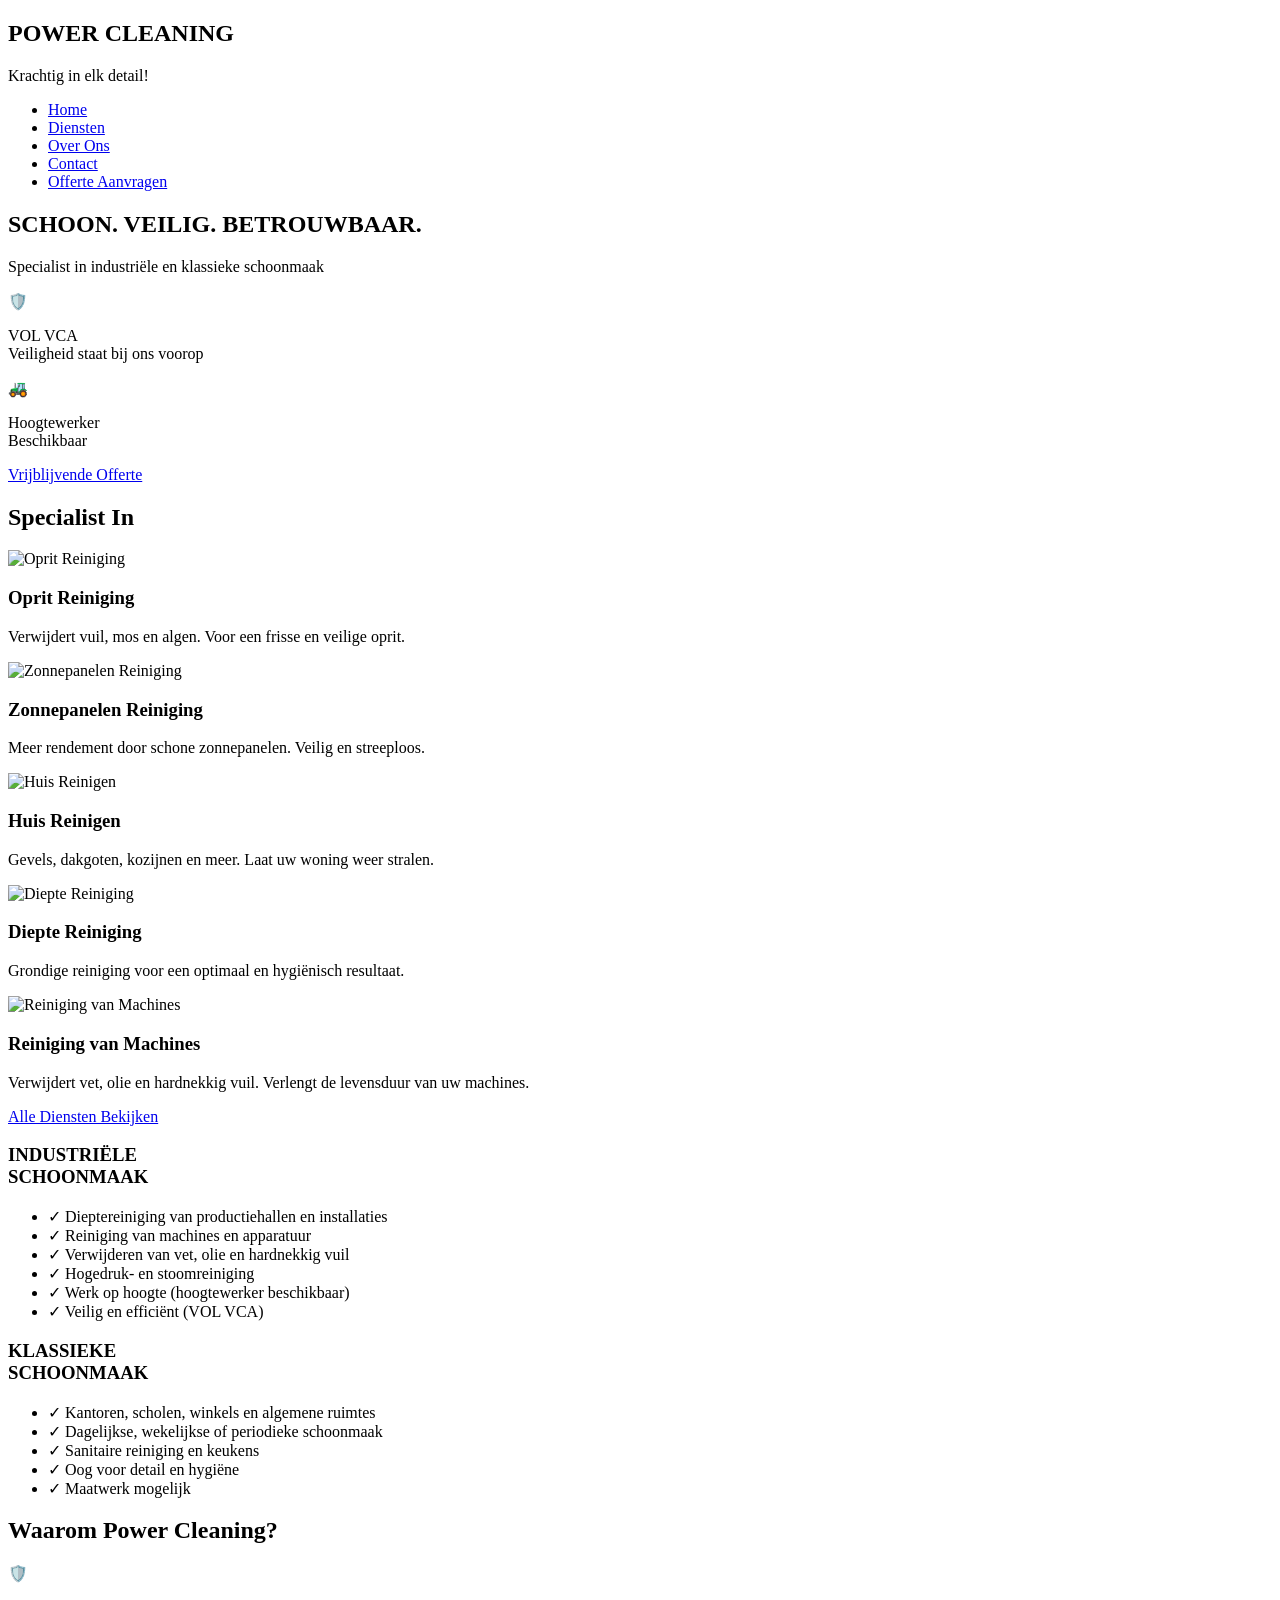
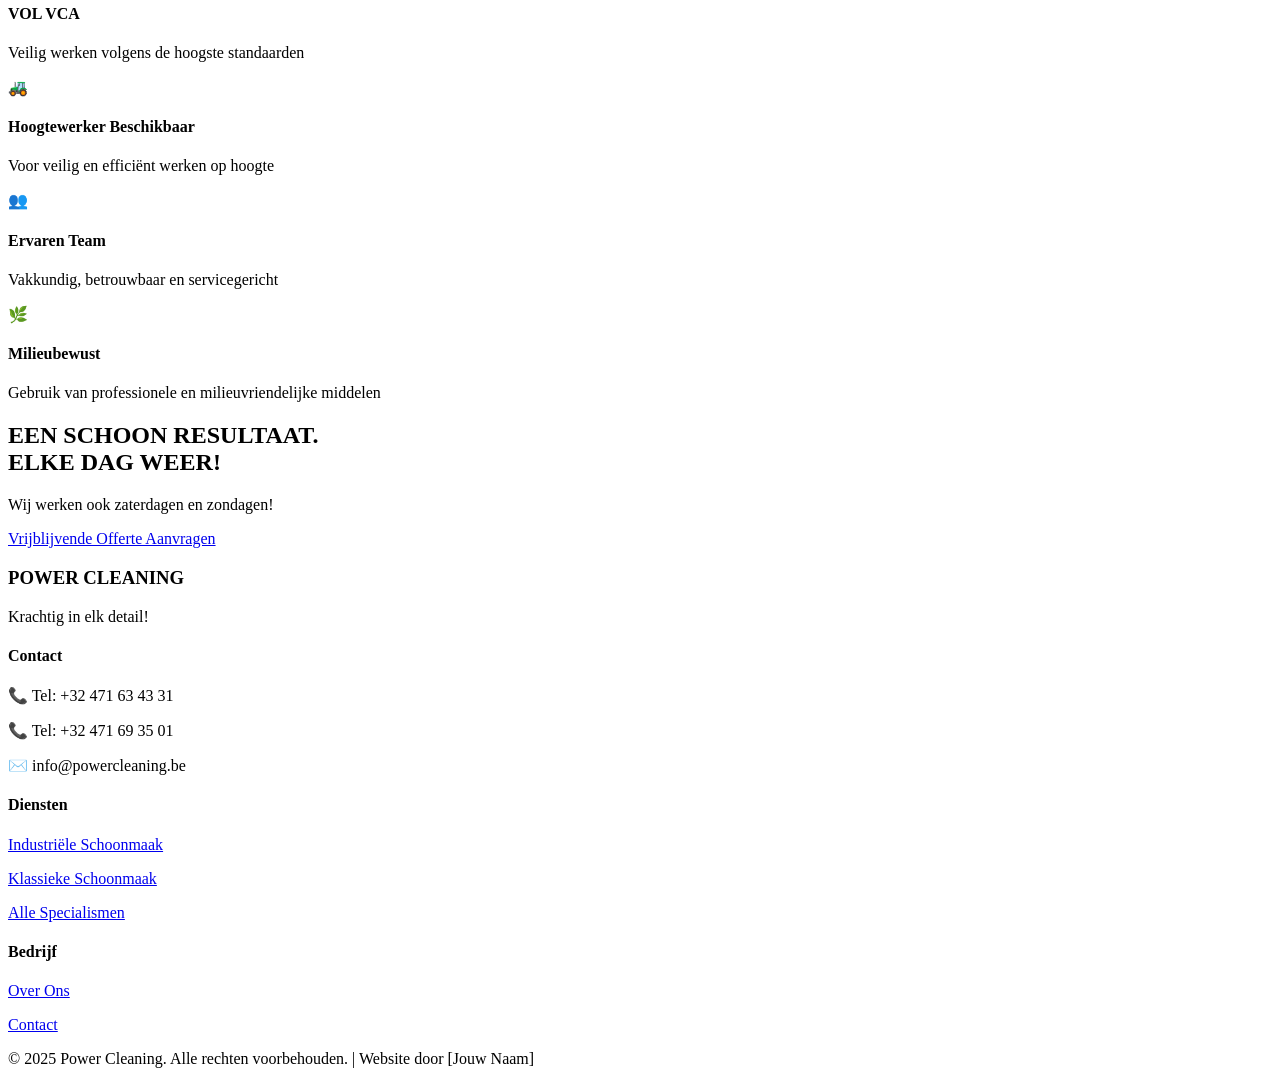
==== Index.html @ 363658c8 "Add files via upload" ====
<!DOCTYPE html>
<html lang="nl">
<head>
    <meta charset="UTF-8">
    <meta name="viewport" content="width=device-width, initial-scale=1.0">
    <title>Power Cleaning - Krachtig in elk detail!</title>
    <meta name="description" content="Power Cleaning: professionele industriële en klassieke schoonmaak. VOL VCA gecertificeerd. Hoogtewerker beschikbaar.">
    <link rel="stylesheet" href="css/style.css">
</head>
<body>
    <!-- Header/Navigation -->
    <header>
        <nav class="navbar">
            <div class="container">
                <div class="logo">
                    <h1>POWER <span class="green">CLEANING</span></h1>
                    <p class="tagline">Krachtig in elk detail!</p>
                </div>
                <ul class="nav-menu">
                    <li><a href="index.html" class="active">Home</a></li>
                    <li><a href="diensten.html">Diensten</a></li>
                    <li><a href="over-ons.html">Over Ons</a></li>
                    <li><a href="contact.html">Contact</a></li>
                    <li><a href="contact.html#offerte" class="btn-nav">Offerte Aanvragen</a></li>
                </ul>
                <div class="hamburger">
                    <span></span>
                    <span></span>
                    <span></span>
                </div>
            </div>
        </nav>
    </header>

    <!-- Hero Section -->
    <section class="hero">
        <div class="hero-overlay"></div>
        <div class="container hero-content">
            <h2>SCHOON. <span class="green">VEILIG.</span> BETROUWBAAR.</h2>
            <p>Specialist in industriële en klassieke schoonmaak</p>
            <div class="hero-badges">
                <div class="badge">
                    <div class="badge-icon">🛡️</div>
                    <p>VOL VCA<br>Veiligheid staat bij ons voorop</p>
                </div>
                <div class="badge">
                    <div class="badge-icon">🚜</div>
                    <p>Hoogtewerker<br>Beschikbaar</p>
                </div>
            </div>
            <a href="contact.html" class="cta-button">Vrijblijvende Offerte</a>
        </div>
    </section>

    <!-- Services Overview -->
    <section class="services-overview">
        <div class="container">
            <h2 class="section-title">Specialist In</h2>
            
            <div class="services-grid">
                <!-- Card 1 -->
                <div class="service-card">
                    <img src="images/oprit.jpg" alt="Oprit Reiniging">
                    <h3>Oprit Reiniging</h3>
                    <p>Verwijdert vuil, mos en algen. Voor een frisse en veilige oprit.</p>
                </div>

                <!-- Card 2 -->
                <div class="service-card">
                    <img src="images/zonnepanelen.jpg" alt="Zonnepanelen Reiniging">
                    <h3>Zonnepanelen Reiniging</h3>
                    <p>Meer rendement door schone zonnepanelen. Veilig en streeploos.</p>
                </div>

                <!-- Card 3 -->
                <div class="service-card">
                    <img src="images/huis.jpg" alt="Huis Reinigen">
                    <h3>Huis Reinigen</h3>
                    <p>Gevels, dakgoten, kozijnen en meer. Laat uw woning weer stralen.</p>
                </div>

                <!-- Card 4 -->
                <div class="service-card">
                    <img src="images/diepte.jpg" alt="Diepte Reiniging">
                    <h3>Diepte Reiniging</h3>
                    <p>Grondige reiniging voor een optimaal en hygiënisch resultaat.</p>
                </div>

                <!-- Card 5 -->
                <div class="service-card">
                    <img src="images/machines.jpg" alt="Reiniging van Machines">
                    <h3>Reiniging van Machines</h3>
                    <p>Verwijdert vet, olie en hardnekkig vuil. Verlengt de levensduur van uw machines.</p>
                </div>
            </div>

            <div class="center-btn">
                <a href="diensten.html" class="cta-button-secondary">Alle Diensten Bekijken</a>
            </div>
        </div>
    </section>

    <!-- Two Column Services -->
    <section class="two-column-services">
        <div class="container">
            <div class="service-columns">
                <!-- Industrial -->
                <div class="service-column blue-bg">
                    <h3>INDUSTRIËLE<br><span class="green">SCHOONMAAK</span></h3>
                    <ul class="checklist">
                        <li>✓ Dieptereiniging van productiehallen en installaties</li>
                        <li>✓ Reiniging van machines en apparatuur</li>
                        <li>✓ Verwijderen van vet, olie en hardnekkig vuil</li>
                        <li>✓ Hogedruk- en stoomreiniging</li>
                        <li>✓ Werk op hoogte (hoogtewerker beschikbaar)</li>
                        <li>✓ Veilig en efficiënt (VOL VCA)</li>
                    </ul>
                </div>

                <!-- Klassiek -->
                <div class="service-column white-bg">
                    <h3>KLASSIEKE<br><span class="green">SCHOONMAAK</span></h3>
                    <ul class="checklist">
                        <li>✓ Kantoren, scholen, winkels en algemene ruimtes</li>
                        <li>✓ Dagelijkse, wekelijkse of periodieke schoonmaak</li>
                        <li>✓ Sanitaire reiniging en keukens</li>
                        <li>✓ Oog voor detail en hygiëne</li>
                        <li>✓ Maatwerk mogelijk</li>
                    </ul>
                </div>
            </div>
        </div>
    </section>

    <!-- Why Choose Us -->
    <section class="why-us">
        <div class="container">
            <h2 class="section-title">Waarom Power Cleaning?</h2>
            <div class="features-grid">
                <div class="feature">
                    <div class="feature-icon">🛡️</div>
                    <h4>VOL VCA</h4>
                    <p>Veilig werken volgens de hoogste standaarden</p>
                </div>

                <div class="feature">
                    <div class="feature-icon">🚜</div>
                    <h4>Hoogtewerker Beschikbaar</h4>
                    <p>Voor veilig en efficiënt werken op hoogte</p>
                </div>

                <div class="feature">
                    <div class="feature-icon">👥</div>
                    <h4>Ervaren Team</h4>
                    <p>Vakkundig, betrouwbaar en servicegericht</p>
                </div>

                <div class="feature">
                    <div class="feature-icon">🌿</div>
                    <h4>Milieubewust</h4>
                    <p>Gebruik van professionele en milieuvriendelijke middelen</p>
                </div>
            </div>
        </div>
    </section>

    <!-- CTA Section -->
    <section class="cta-section">
        <div class="container">
            <h2>EEN SCHOON RESULTAAT.<br><span class="green">ELKE DAG WEER!</span></h2>
            <p class="cta-subtext">Wij werken ook zaterdagen en zondagen!</p>
            <a href="contact.html" class="cta-button-white">Vrijblijvende Offerte Aanvragen</a>
        </div>
    </section>

    <!-- Footer -->
    <footer>
        <div class="container footer-content">
            <div class="footer-col">
                <h3>POWER <span class="green">CLEANING</span></h3>
                <p>Krachtig in elk detail!</p>
            </div>

            <div class="footer-col">
                <h4>Contact</h4>
                <p>📞 Tel: +32 471 63 43 31</p>
                <p>📞 Tel: +32 471 69 35 01</p>
                <p>✉️ info@powercleaning.be</p>
            </div>

            <div class="footer-col">
                <h4>Diensten</h4>
                <p><a href="diensten.html">Industriële Schoonmaak</a></p>
                <p><a href="diensten.html">Klassieke Schoonmaak</a></p>
                <p><a href="diensten.html">Alle Specialismen</a></p>
            </div>

            <div class="footer-col">
                <h4>Bedrijf</h4>
                <p><a href="over-ons.html">Over Ons</a></p>
                <p><a href="contact.html">Contact</a></p>
            </div>
        </div>
        <div class="footer-bottom">
            <p>&copy; 2025 Power Cleaning. Alle rechten voorbehouden. | Website door [Jouw Naam]</p>
        </div>
    </footer>

    <script src="js/script.js"></script>
</body>
          </html>
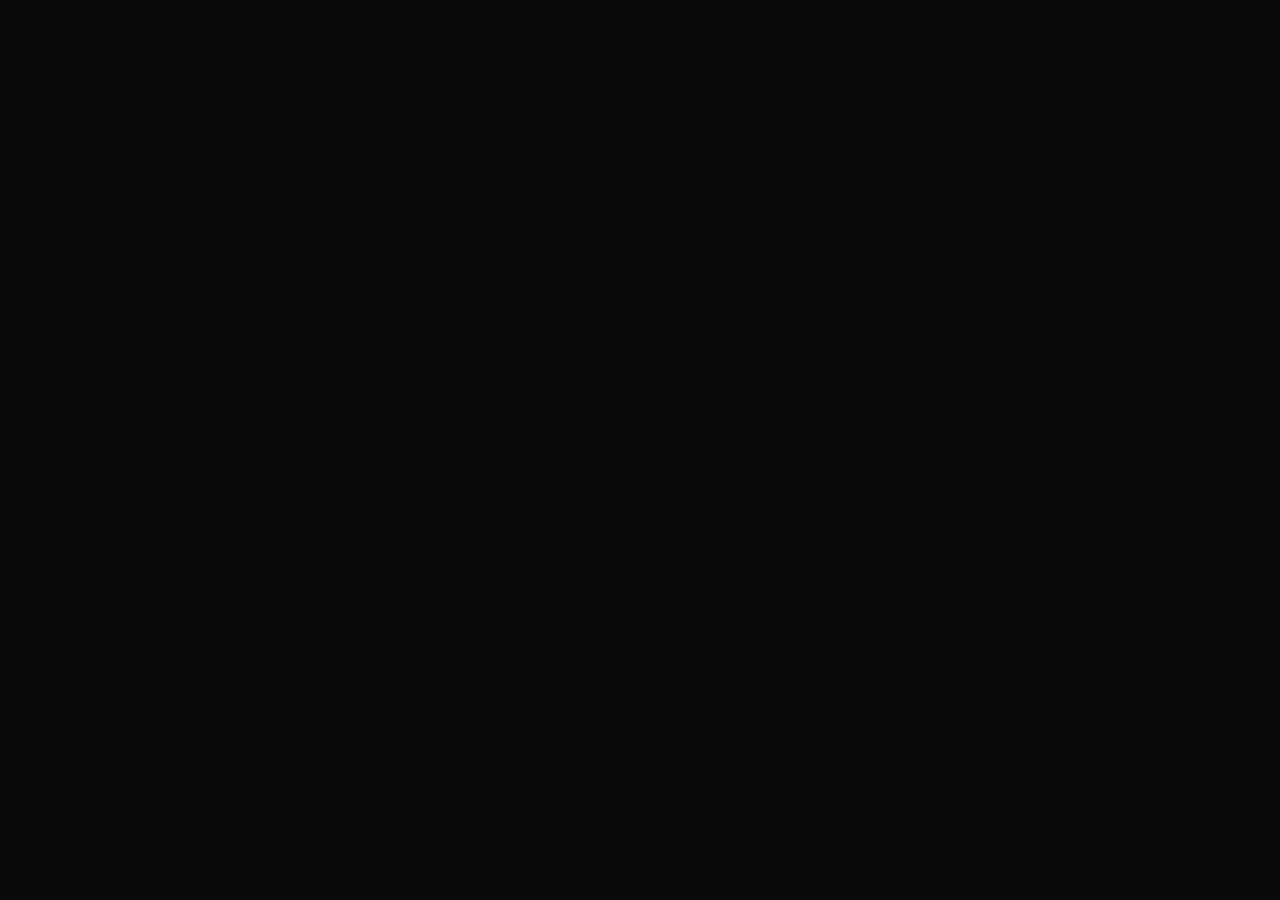
==== commit 16b43557: "Create Index.html" ====
--- a/Index.html
+++ b/Index.html
@@ -1,212 +1,71 @@
-
 <!DOCTYPE html>
 <html lang="nl">
 <head>
     <meta charset="UTF-8">
     <meta name="viewport" content="width=device-width, initial-scale=1.0">
-    <title>Power Cleaning - Krachtig in elk detail!</title>
-    <meta name="description" content="Power Cleaning: professionele industriële en klassieke schoonmaak. VOL VCA gecertificeerd. Hoogtewerker beschikbaar.">
-    <link rel="stylesheet" href="css/style.css">
+    <title>CR - Premium Fashion Collection</title>
+    <style>
+        * { margin: 0; padding: 0; box-sizing: border-box; }
+        :root {
+            --primary-dark: #0a0a0a;
+            --primary-burgundy: #8b1a1a;
+            --accent-gold: #c9a961;
+            --light-text: #f5f5f5;
+            --secondary-dark: #1a1a1a;
+        }
+        body { font-family: 'Segoe UI', sans-serif; background: var(--primary-dark); color: var(--light-text); }
+        .container { max-width: 1400px; margin: 0 auto; padding: 0 20px; }
+        header { background: rgba(10,10,10,0.98); padding: 1.5rem 0; position: sticky; top: 0; z-index: 1000; border-bottom: 1px solid rgba(139,26,26,0.3); }
+        nav { display: flex; justify-content: space-between; align-items: center; }
+        .logo { font-size: 2rem; font-weight: 900; letter-spacing: 4px; }
+        .logo span { color: var(--accent-gold); }
+        .nav-menu { display: flex; list-style: none; gap: 3rem; }
+        .nav-menu a { color: var(--light-text); text-decoration: none; font-weight: 500; text-transform: uppercase; font-size: 0.85rem; }
+        .nav-menu a:hover { color: var(--accent-gold); }
+        .cart { background: var(--primary-burgundy); color: var(--light-text); padding: 0.8rem 1.5rem; cursor: pointer; font-weight: 600; }
+        .cart:hover { background: var(--accent-gold); color: var(--primary-dark); }
+        .hero { background: linear-gradient(135deg, var(--primary-dark) 0%, var(--secondary-dark) 100%); padding: 8rem 0; display: flex; align-items: center; }
+        .hero h1 { font-size: 4.5rem; font-weight: 900; margin-bottom: 1.5rem; text-transform: uppercase; }
+        .hero h1 span { color: var(--accent-gold); }
+        .hero p { font-size: 1.3rem; color: #ccc; margin-bottom: 2rem; }
+        .hero-buttons { display: flex; gap: 1.5rem; }
+        .btn-primary { background: var(--primary-burgundy); color: var(--light-text); padding: 1.2rem 3rem; text-decoration: none; font-weight: 600; text-transform: uppercase; border: 2px solid var(--primary-burgundy); }
+        .btn-primary:hover { background: var(--accent-gold); color: var(--primary-dark); }
+        .btn-secondary { background: transparent; color: var(--light-text); padding: 1.2rem 3rem; text-decoration: none; border: 2px solid var(--light-text); }
+        .btn-secondary:hover { background: var(--light-text); color: var(--primary-dark); }
+        .collections-section { padding: 8rem 0; background: var(--secondary-dark); }
+        .section-title { font-size: 3.5rem; font-weight: 900; text-transform: uppercase; margin-bottom: 1rem; }
+        .section-title span { color: var(--accent-gold); }
+        .collections-grid { display: grid; grid-template-columns: repeat(auto-fit, minmax(300px, 1fr)); gap: 2rem; }
+        .collection-card { position: relative; height: 400px; background: linear-gradient(135deg, #1a1a1a 0%, #2a2a2a 100%); cursor: pointer; }
+        .collection-image { width: 100%; height: 100%; display: flex; align-items: center; justify-content: center; font-size: 8rem; }
+        .collection-info { position: absolute; bottom: 0; left: 0; right: 0; background: linear-gradient(180deg, transparent 0%, rgba(0,0,0,0.9) 100%); padding: 2rem; transform: translateY(30px); transition: transform 0.3s; }
+        .collection-card:hover .collection-info { transform: translateY(0); }
+        .collection-name { font-size: 1.8rem; font-weight: 900; color: var(--accent-gold); text-transform: uppercase; }
+        .featured-section { padding: 8rem 0; }
+        .products-grid { display: grid; grid-template-columns: repeat(auto-fit, minmax(250px, 1fr)); gap: 2.5rem; }
+        .product-card { background: var(--secondary-dark); border: 1px solid rgba(139,26,26,0.3); transition: all 0.3s; }
+        .product-card:hover { transform: translateY(-8px); box-shadow: 0 15px 40px rgba(139,26,26,0.2); }
+        .product-image { width: 100%; height: 280px; background: linear-gradient(135deg, #1a1a1a 0%, #2a2a2a 100%); display: flex; align-items: center; justify-content: center; font-size: 5rem; }
+        .product-info { padding: 1.8rem; }
+        .product-name { font-size: 1.3rem; font-weight: 700; margin-bottom: 0.5rem; }
+        .product-price { font-size: 1.4rem; color: var(--accent-gold); font-weight: 700; margin-bottom: 1.5rem; }
+        .add-to-cart { width: 100%; background: var(--primary-burgundy); color: var(--light-text); border: none; padding: 1rem; font-weight: 600; text-transform: uppercase; cursor: pointer; }
+        .add-to-cart:hover { background: var(--accent-gold); color: var(--primary-dark); }
+        .features-section { padding: 6rem 0; background: var(--secondary-dark); }
+        .features-grid { display: grid; grid-template-columns: repeat(auto-fit, minmax(220px, 1fr)); gap: 2rem; }
+        .feature { text-align: center; }
+        .feature-icon { font-size: 3rem; margin-bottom: 1rem; }
+        .feature h3 { font-size: 1.2rem; color: var(--accent-gold); text-transform: uppercase; }
+        .newsletter-section { padding: 6rem 0; }
+        .newsletter-content { max-width: 600px; margin: 0 auto; text-align: center; background: var(--secondary-dark); padding: 3rem; border: 2px solid rgba(139,26,26,0.3); }
+        .newsletter-form { display: flex; gap: 1rem; margin-bottom: 1.5rem; }
+        .newsletter-form input { flex: 1; padding: 1rem; background: rgba(255,255,255,0.05); border: 1px solid rgba(201,169,97,0.3); color: var(--light-text); }
+        .newsletter-form button { padding: 1rem 2.5rem; background: var(--primary-burgundy); color: var(--light-text); border: none; font-weight: 600; text-transform: uppercase; cursor: pointer; }
+        footer { background: var(--primary-dark); padding: 4rem 0 1rem; }
+        .footer-grid { display: grid; grid-template-columns: repeat(auto-fit, minmax(200px, 1fr)); gap: 2rem; }
+        .footer-col h4 { color: var(--accent-gold); text-transform: uppercase; }
+        .footer-col a { color: #aaa; text-decoration: none; }
+        @media (max-width: 768px) { .hero h1 { font-size: 2.5rem; } }
+    </style>
 </head>
-<body>
-    <!-- Header/Navigation -->
-    <header>
-        <nav class="navbar">
-            <div class="container">
-                <div class="logo">
-                    <h1>POWER <span class="green">CLEANING</span></h1>
-                    <p class="tagline">Krachtig in elk detail!</p>
-                </div>
-                <ul class="nav-menu">
-                    <li><a href="index.html" class="active">Home</a></li>
-                    <li><a href="diensten.html">Diensten</a></li>
-                    <li><a href="over-ons.html">Over Ons</a></li>
-                    <li><a href="contact.html">Contact</a></li>
-                    <li><a href="contact.html#offerte" class="btn-nav">Offerte Aanvragen</a></li>
-                </ul>
-                <div class="hamburger">
-                    <span></span>
-                    <span></span>
-                    <span></span>
-                </div>
-            </div>
-        </nav>
-    </header>
-
-    <!-- Hero Section -->
-    <section class="hero">
-        <div class="hero-overlay"></div>
-        <div class="container hero-content">
-            <h2>SCHOON. <span class="green">VEILIG.</span> BETROUWBAAR.</h2>
-            <p>Specialist in industriële en klassieke schoonmaak</p>
-            <div class="hero-badges">
-                <div class="badge">
-                    <div class="badge-icon">🛡️</div>
-                    <p>VOL VCA<br>Veiligheid staat bij ons voorop</p>
-                </div>
-                <div class="badge">
-                    <div class="badge-icon">🚜</div>
-                    <p>Hoogtewerker<br>Beschikbaar</p>
-                </div>
-            </div>
-            <a href="contact.html" class="cta-button">Vrijblijvende Offerte</a>
-        </div>
-    </section>
-
-    <!-- Services Overview -->
-    <section class="services-overview">
-        <div class="container">
-            <h2 class="section-title">Specialist In</h2>
-            
-            <div class="services-grid">
-                <!-- Card 1 -->
-                <div class="service-card">
-                    <img src="images/oprit.jpg" alt="Oprit Reiniging">
-                    <h3>Oprit Reiniging</h3>
-                    <p>Verwijdert vuil, mos en algen. Voor een frisse en veilige oprit.</p>
-                </div>
-
-                <!-- Card 2 -->
-                <div class="service-card">
-                    <img src="images/zonnepanelen.jpg" alt="Zonnepanelen Reiniging">
-                    <h3>Zonnepanelen Reiniging</h3>
-                    <p>Meer rendement door schone zonnepanelen. Veilig en streeploos.</p>
-                </div>
-
-                <!-- Card 3 -->
-                <div class="service-card">
-                    <img src="images/huis.jpg" alt="Huis Reinigen">
-                    <h3>Huis Reinigen</h3>
-                    <p>Gevels, dakgoten, kozijnen en meer. Laat uw woning weer stralen.</p>
-                </div>
-
-                <!-- Card 4 -->
-                <div class="service-card">
-                    <img src="images/diepte.jpg" alt="Diepte Reiniging">
-                    <h3>Diepte Reiniging</h3>
-                    <p>Grondige reiniging voor een optimaal en hygiënisch resultaat.</p>
-                </div>
-
-                <!-- Card 5 -->
-                <div class="service-card">
-                    <img src="images/machines.jpg" alt="Reiniging van Machines">
-                    <h3>Reiniging van Machines</h3>
-                    <p>Verwijdert vet, olie en hardnekkig vuil. Verlengt de levensduur van uw machines.</p>
-                </div>
-            </div>
-
-            <div class="center-btn">
-                <a href="diensten.html" class="cta-button-secondary">Alle Diensten Bekijken</a>
-            </div>
-        </div>
-    </section>
-
-    <!-- Two Column Services -->
-    <section class="two-column-services">
-        <div class="container">
-            <div class="service-columns">
-                <!-- Industrial -->
-                <div class="service-column blue-bg">
-                    <h3>INDUSTRIËLE<br><span class="green">SCHOONMAAK</span></h3>
-                    <ul class="checklist">
-                        <li>✓ Dieptereiniging van productiehallen en installaties</li>
-                        <li>✓ Reiniging van machines en apparatuur</li>
-                        <li>✓ Verwijderen van vet, olie en hardnekkig vuil</li>
-                        <li>✓ Hogedruk- en stoomreiniging</li>
-                        <li>✓ Werk op hoogte (hoogtewerker beschikbaar)</li>
-                        <li>✓ Veilig en efficiënt (VOL VCA)</li>
-                    </ul>
-                </div>
-
-                <!-- Klassiek -->
-                <div class="service-column white-bg">
-                    <h3>KLASSIEKE<br><span class="green">SCHOONMAAK</span></h3>
-                    <ul class="checklist">
-                        <li>✓ Kantoren, scholen, winkels en algemene ruimtes</li>
-                        <li>✓ Dagelijkse, wekelijkse of periodieke schoonmaak</li>
-                        <li>✓ Sanitaire reiniging en keukens</li>
-                        <li>✓ Oog voor detail en hygiëne</li>
-                        <li>✓ Maatwerk mogelijk</li>
-                    </ul>
-                </div>
-            </div>
-        </div>
-    </section>
-
-    <!-- Why Choose Us -->
-    <section class="why-us">
-        <div class="container">
-            <h2 class="section-title">Waarom Power Cleaning?</h2>
-            <div class="features-grid">
-                <div class="feature">
-                    <div class="feature-icon">🛡️</div>
-                    <h4>VOL VCA</h4>
-                    <p>Veilig werken volgens de hoogste standaarden</p>
-                </div>
-
-                <div class="feature">
-                    <div class="feature-icon">🚜</div>
-                    <h4>Hoogtewerker Beschikbaar</h4>
-                    <p>Voor veilig en efficiënt werken op hoogte</p>
-                </div>
-
-                <div class="feature">
-                    <div class="feature-icon">👥</div>
-                    <h4>Ervaren Team</h4>
-                    <p>Vakkundig, betrouwbaar en servicegericht</p>
-                </div>
-
-                <div class="feature">
-                    <div class="feature-icon">🌿</div>
-                    <h4>Milieubewust</h4>
-                    <p>Gebruik van professionele en milieuvriendelijke middelen</p>
-                </div>
-            </div>
-        </div>
-    </section>
-
-    <!-- CTA Section -->
-    <section class="cta-section">
-        <div class="container">
-            <h2>EEN SCHOON RESULTAAT.<br><span class="green">ELKE DAG WEER!</span></h2>
-            <p class="cta-subtext">Wij werken ook zaterdagen en zondagen!</p>
-            <a href="contact.html" class="cta-button-white">Vrijblijvende Offerte Aanvragen</a>
-        </div>
-    </section>
-
-    <!-- Footer -->
-    <footer>
-        <div class="container footer-content">
-            <div class="footer-col">
-                <h3>POWER <span class="green">CLEANING</span></h3>
-                <p>Krachtig in elk detail!</p>
-            </div>
-
-            <div class="footer-col">
-                <h4>Contact</h4>
-                <p>📞 Tel: +32 471 63 43 31</p>
-                <p>📞 Tel: +32 471 69 35 01</p>
-                <p>✉️ info@powercleaning.be</p>
-            </div>
-
-            <div class="footer-col">
-                <h4>Diensten</h4>
-                <p><a href="diensten.html">Industriële Schoonmaak</a></p>
-                <p><a href="diensten.html">Klassieke Schoonmaak</a></p>
-                <p><a href="diensten.html">Alle Specialismen</a></p>
-            </div>
-
-            <div class="footer-col">
-                <h4>Bedrijf</h4>
-                <p><a href="over-ons.html">Over Ons</a></p>
-                <p><a href="contact.html">Contact</a></p>
-            </div>
-        </div>
-        <div class="footer-bottom">
-            <p>&copy; 2025 Power Cleaning. Alle rechten voorbehouden. | Website door [Jouw Naam]</p>
-        </div>
-    </footer>
-
-    <script src="js/script.js"></script>
-</body>
-          </html>
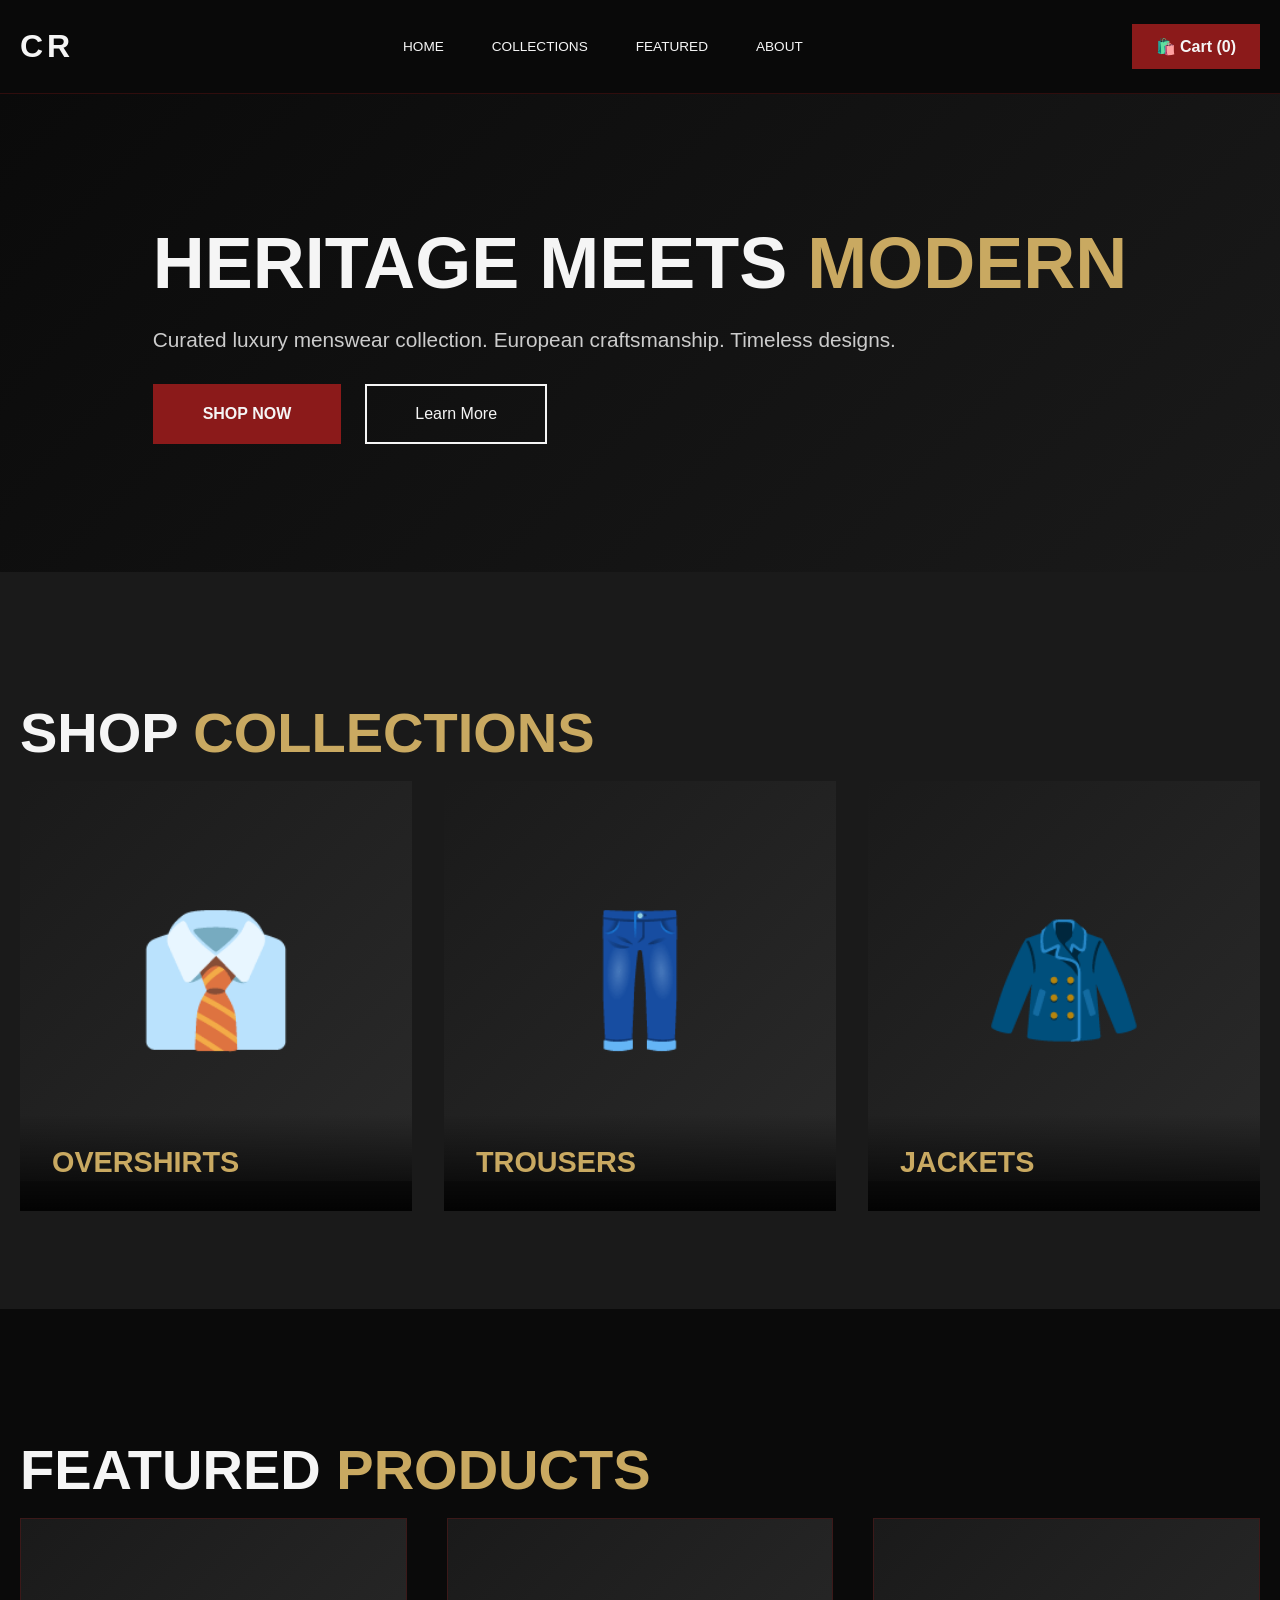
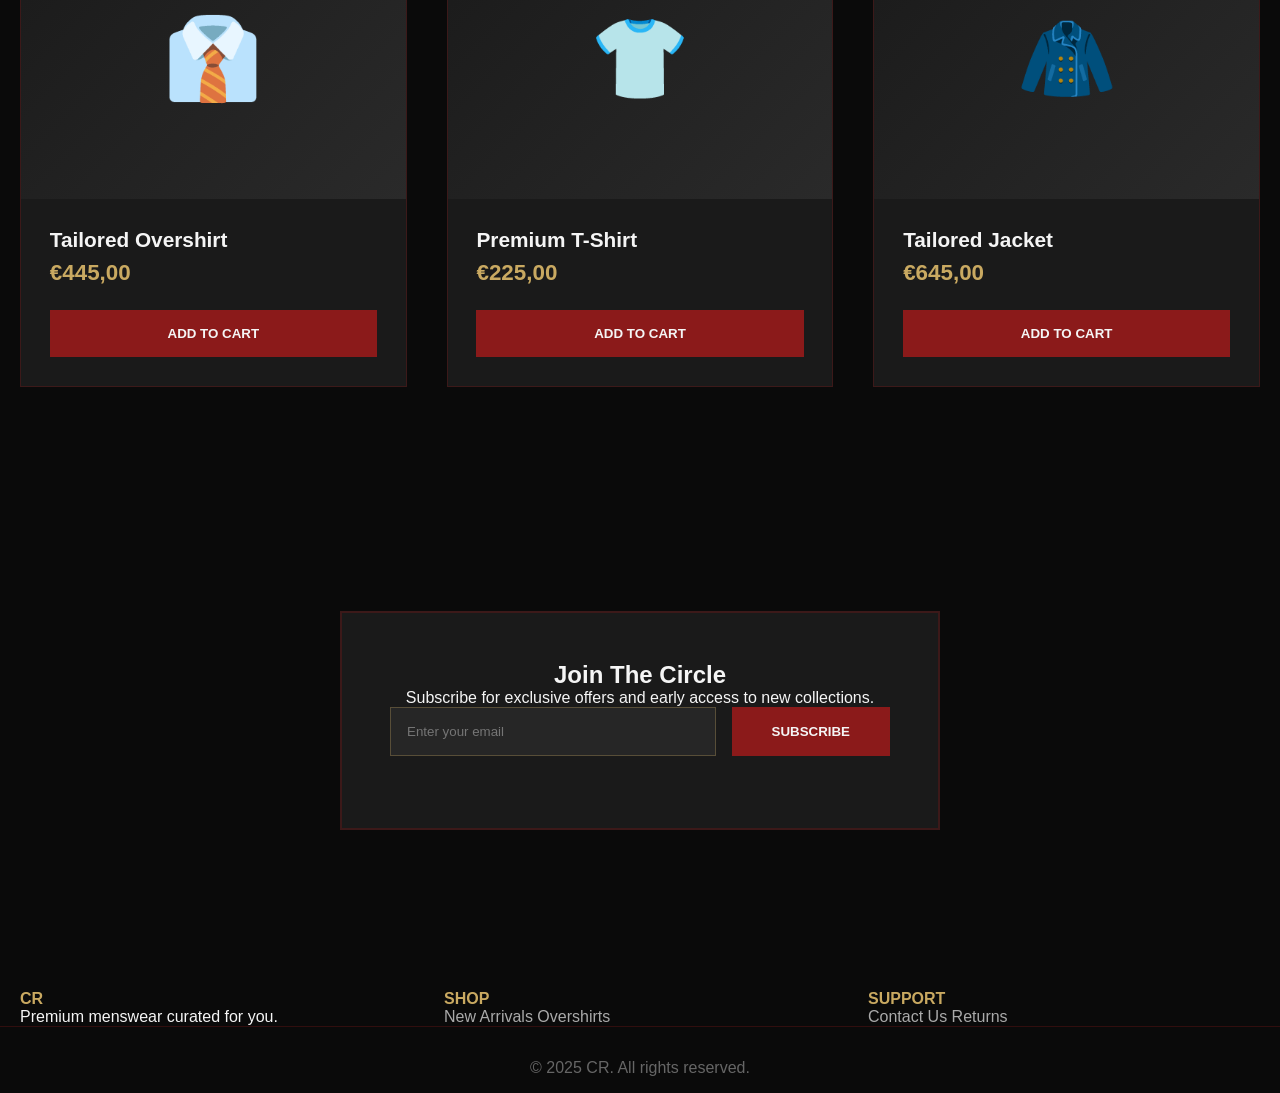
==== commit bd5397d2: "Update Index.html" ====
--- a/Index.html
+++ b/Index.html
@@ -69,3 +69,145 @@
         @media (max-width: 768px) { .hero h1 { font-size: 2.5rem; } }
     </style>
 </head>
+<body>
+    <header>
+        <div class="container">
+            <nav>
+                <div class="logo">CR</div>
+                <ul class="nav-menu">
+                    <li><a href="#home">Home</a></li>
+                    <li><a href="#collections">Collections</a></li>
+                    <li><a href="#featured">Featured</a></li>
+                    <li><a href="#about">About</a></li>
+                </ul>
+                <div class="cart">🛍️ Cart (0)</div>
+            </nav>
+        </div>
+    </header>
+
+    <section class="hero" id="home">
+        <div class="container">
+            <h1>Heritage Meets <span>Modern</span></h1>
+            <p>Curated luxury menswear collection. European craftsmanship. Timeless designs.</p>
+            <div class="hero-buttons">
+                <a href="#collections" class="btn-primary">Shop Now</a>
+                <a href="#about" class="btn-secondary">Learn More</a>
+            </div>
+        </div>
+    </section>
+
+    <section class="collections-section" id="collections">
+        <div class="container">
+            <h2 class="section-title">Shop <span>Collections</span></h2>
+            <div class="collections-grid">
+                <div class="collection-card">
+                    <div class="collection-image">👔</div>
+                    <div class="collection-info">
+                        <div class="collection-name">Overshirts</div>
+                    </div>
+                </div>
+                <div class="collection-card">
+                    <div class="collection-image">👖</div>
+                    <div class="collection-info">
+                        <div class="collection-name">Trousers</div>
+                    </div>
+                </div>
+                <div class="collection-card">
+                    <div class="collection-image">🧥</div>
+                    <div class="collection-info">
+                        <div class="collection-name">Jackets</div>
+                    </div>
+                </div>
+            </div>
+        </div>
+    </section>
+
+    <section class="featured-section" id="featured">
+        <div class="container">
+            <h2 class="section-title">Featured <span>Products</span></h2>
+            <div class="products-grid">
+                <div class="product-card">
+                    <div class="product-image">👔</div>
+                    <div class="product-info">
+                        <div class="product-name">Tailored Overshirt</div>
+                        <div class="product-price">€445,00</div>
+                        <button class="add-to-cart">Add to Cart</button>
+                    </div>
+                </div>
+                <div class="product-card">
+                    <div class="product-image">👕</div>
+                    <div class="product-info">
+                        <div class="product-name">Premium T-Shirt</div>
+                        <div class="product-price">€225,00</div>
+                        <button class="add-to-cart">Add to Cart</button>
+                    </div>
+                </div>
+                <div class="product-card">
+                    <div class="product-image">🧥</div>
+                    <div class="product-info">
+                        <div class="product-name">Tailored Jacket</div>
+                        <div class="product-price">€645,00</div>
+                        <button class="add-to-cart">Add to Cart</button>
+                    </div>
+                </div>
+            </div>
+        </div>
+    </section>
+
+    <section class="newsletter-section">
+        <div class="container">
+            <div class="newsletter-content">
+                <h2>Join The <span>Circle</span></h2>
+                <p>Subscribe for exclusive offers and early access to new collections.</p>
+                <form class="newsletter-form">
+                    <input type="email" placeholder="Enter your email" required>
+                    <button type="submit">Subscribe</button>
+                </form>
+            </div>
+        </div>
+    </section>
+
+    <footer>
+        <div class="container footer-grid">
+            <div class="footer-col">
+                <h4>CR</h4>
+                <p>Premium menswear curated for you.</p>
+            </div>
+            <div class="footer-col">
+                <h4>Shop</h4>
+                <a href="#">New Arrivals</a>
+                <a href="#">Overshirts</a>
+            </div>
+            <div class="footer-col">
+                <h4>Support</h4>
+                <a href="#">Contact Us</a>
+                <a href="#">Returns</a>
+            </div>
+        </div>
+        <div style="text-align: center; padding-top: 2rem; border-top: 1px solid rgba(139,26,26,0.3); color: #666;">
+            <p>&copy; 2025 CR. All rights reserved.</p>
+        </div>
+    </footer>
+
+    <script>
+        document.querySelectorAll('a[href^="#"]').forEach(anchor => {
+            anchor.addEventListener('click', function (e) {
+                e.preventDefault();
+                const target = document.querySelector(this.getAttribute('href'));
+                if (target) target.scrollIntoView({ behavior: 'smooth' });
+            });
+        });
+
+        document.querySelectorAll('.add-to-cart').forEach(btn => {
+            btn.addEventListener('click', function() {
+                this.textContent = '✓ Added';
+                this.style.background = 'var(--accent-gold)';
+                setTimeout(() => {
+                    this.textContent = 'Add to Cart';
+                    this.style.background = 'var(--primary-burgundy)';
+                }, 1500);
+            });
+        });
+    </script>
+</body>
+</html>
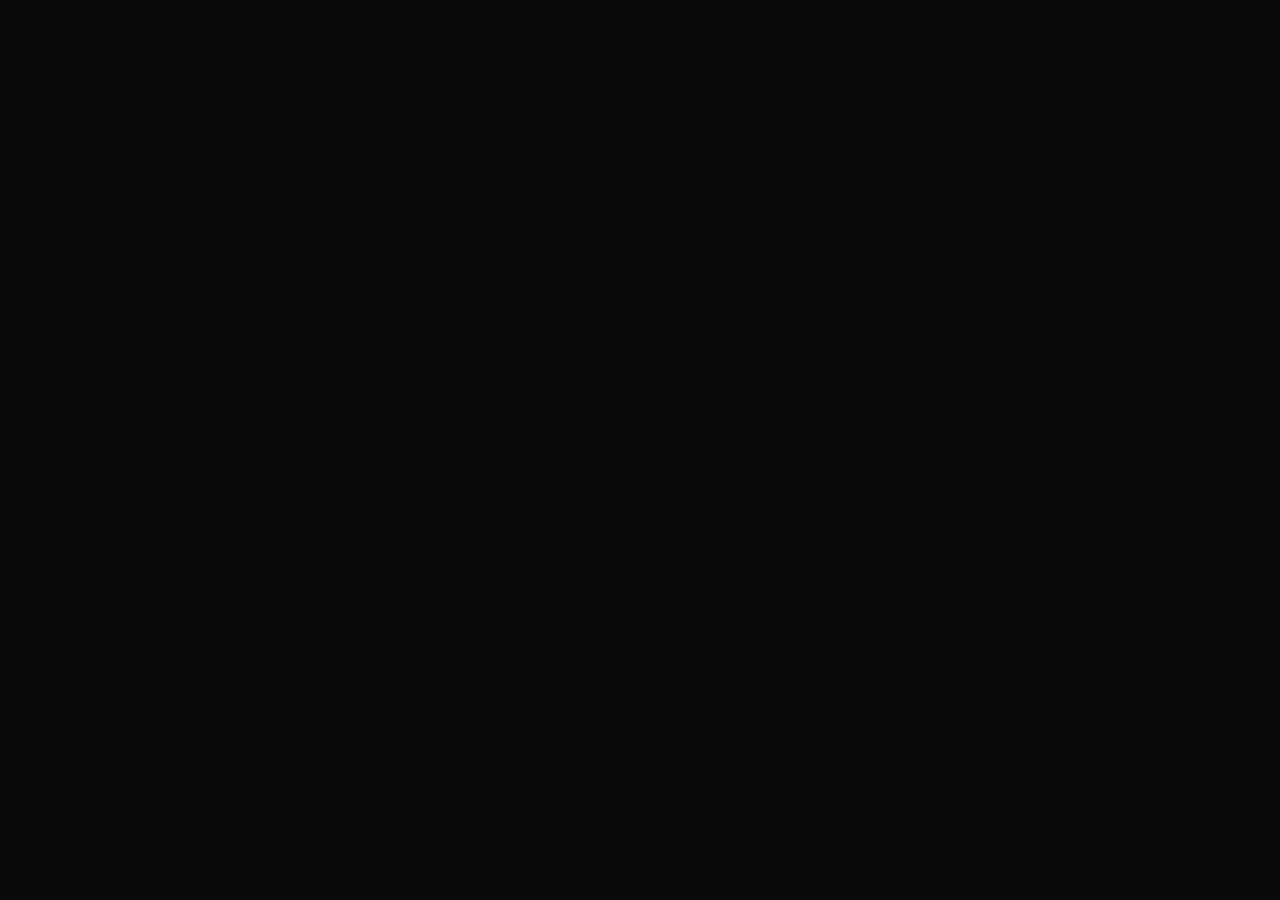
==== commit c89fe94f: "Update Index.html" ====
--- a/Index.html
+++ b/Index.html
@@ -69,145 +69,3 @@
         @media (max-width: 768px) { .hero h1 { font-size: 2.5rem; } }
     </style>
 </head>
-<body>
-    <header>
-        <div class="container">
-            <nav>
-                <div class="logo">CR</div>
-                <ul class="nav-menu">
-                    <li><a href="#home">Home</a></li>
-                    <li><a href="#collections">Collections</a></li>
-                    <li><a href="#featured">Featured</a></li>
-                    <li><a href="#about">About</a></li>
-                </ul>
-                <div class="cart">🛍️ Cart (0)</div>
-            </nav>
-        </div>
-    </header>
-
-    <section class="hero" id="home">
-        <div class="container">
-            <h1>Heritage Meets <span>Modern</span></h1>
-            <p>Curated luxury menswear collection. European craftsmanship. Timeless designs.</p>
-            <div class="hero-buttons">
-                <a href="#collections" class="btn-primary">Shop Now</a>
-                <a href="#about" class="btn-secondary">Learn More</a>
-            </div>
-        </div>
-    </section>
-
-    <section class="collections-section" id="collections">
-        <div class="container">
-            <h2 class="section-title">Shop <span>Collections</span></h2>
-            <div class="collections-grid">
-                <div class="collection-card">
-                    <div class="collection-image">👔</div>
-                    <div class="collection-info">
-                        <div class="collection-name">Overshirts</div>
-                    </div>
-                </div>
-                <div class="collection-card">
-                    <div class="collection-image">👖</div>
-                    <div class="collection-info">
-                        <div class="collection-name">Trousers</div>
-                    </div>
-                </div>
-                <div class="collection-card">
-                    <div class="collection-image">🧥</div>
-                    <div class="collection-info">
-                        <div class="collection-name">Jackets</div>
-                    </div>
-                </div>
-            </div>
-        </div>
-    </section>
-
-    <section class="featured-section" id="featured">
-        <div class="container">
-            <h2 class="section-title">Featured <span>Products</span></h2>
-            <div class="products-grid">
-                <div class="product-card">
-                    <div class="product-image">👔</div>
-                    <div class="product-info">
-                        <div class="product-name">Tailored Overshirt</div>
-                        <div class="product-price">€445,00</div>
-                        <button class="add-to-cart">Add to Cart</button>
-                    </div>
-                </div>
-                <div class="product-card">
-                    <div class="product-image">👕</div>
-                    <div class="product-info">
-                        <div class="product-name">Premium T-Shirt</div>
-                        <div class="product-price">€225,00</div>
-                        <button class="add-to-cart">Add to Cart</button>
-                    </div>
-                </div>
-                <div class="product-card">
-                    <div class="product-image">🧥</div>
-                    <div class="product-info">
-                        <div class="product-name">Tailored Jacket</div>
-                        <div class="product-price">€645,00</div>
-                        <button class="add-to-cart">Add to Cart</button>
-                    </div>
-                </div>
-            </div>
-        </div>
-    </section>
-
-    <section class="newsletter-section">
-        <div class="container">
-            <div class="newsletter-content">
-                <h2>Join The <span>Circle</span></h2>
-                <p>Subscribe for exclusive offers and early access to new collections.</p>
-                <form class="newsletter-form">
-                    <input type="email" placeholder="Enter your email" required>
-                    <button type="submit">Subscribe</button>
-                </form>
-            </div>
-        </div>
-    </section>
-
-    <footer>
-        <div class="container footer-grid">
-            <div class="footer-col">
-                <h4>CR</h4>
-                <p>Premium menswear curated for you.</p>
-            </div>
-            <div class="footer-col">
-                <h4>Shop</h4>
-                <a href="#">New Arrivals</a>
-                <a href="#">Overshirts</a>
-            </div>
-            <div class="footer-col">
-                <h4>Support</h4>
-                <a href="#">Contact Us</a>
-                <a href="#">Returns</a>
-            </div>
-        </div>
-        <div style="text-align: center; padding-top: 2rem; border-top: 1px solid rgba(139,26,26,0.3); color: #666;">
-            <p>&copy; 2025 CR. All rights reserved.</p>
-        </div>
-    </footer>
-
-    <script>
-        document.querySelectorAll('a[href^="#"]').forEach(anchor => {
-            anchor.addEventListener('click', function (e) {
-                e.preventDefault();
-                const target = document.querySelector(this.getAttribute('href'));
-                if (target) target.scrollIntoView({ behavior: 'smooth' });
-            });
-        });
-
-        document.querySelectorAll('.add-to-cart').forEach(btn => {
-            btn.addEventListener('click', function() {
-                this.textContent = '✓ Added';
-                this.style.background = 'var(--accent-gold)';
-                setTimeout(() => {
-                    this.textContent = 'Add to Cart';
-                    this.style.background = 'var(--primary-burgundy)';
-                }, 1500);
-            });
-        });
-    </script>
-</body>
-</html>
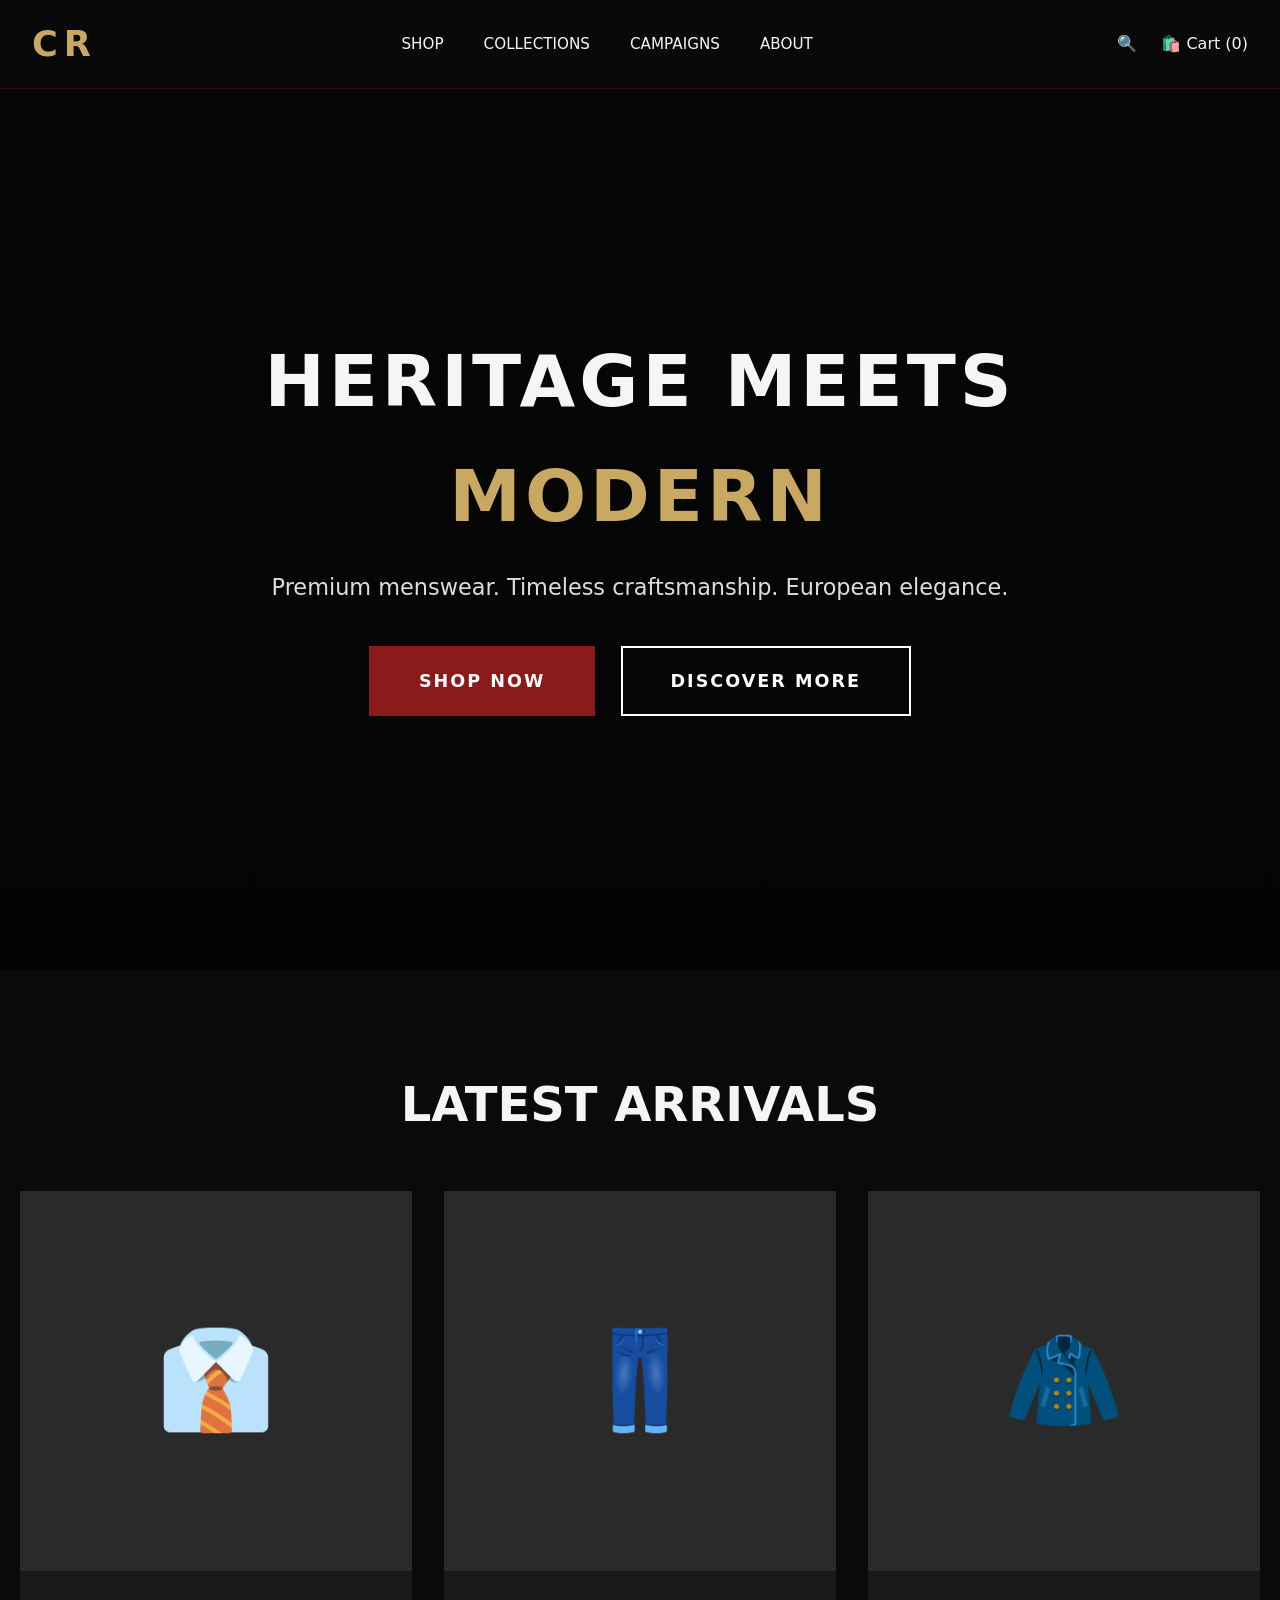
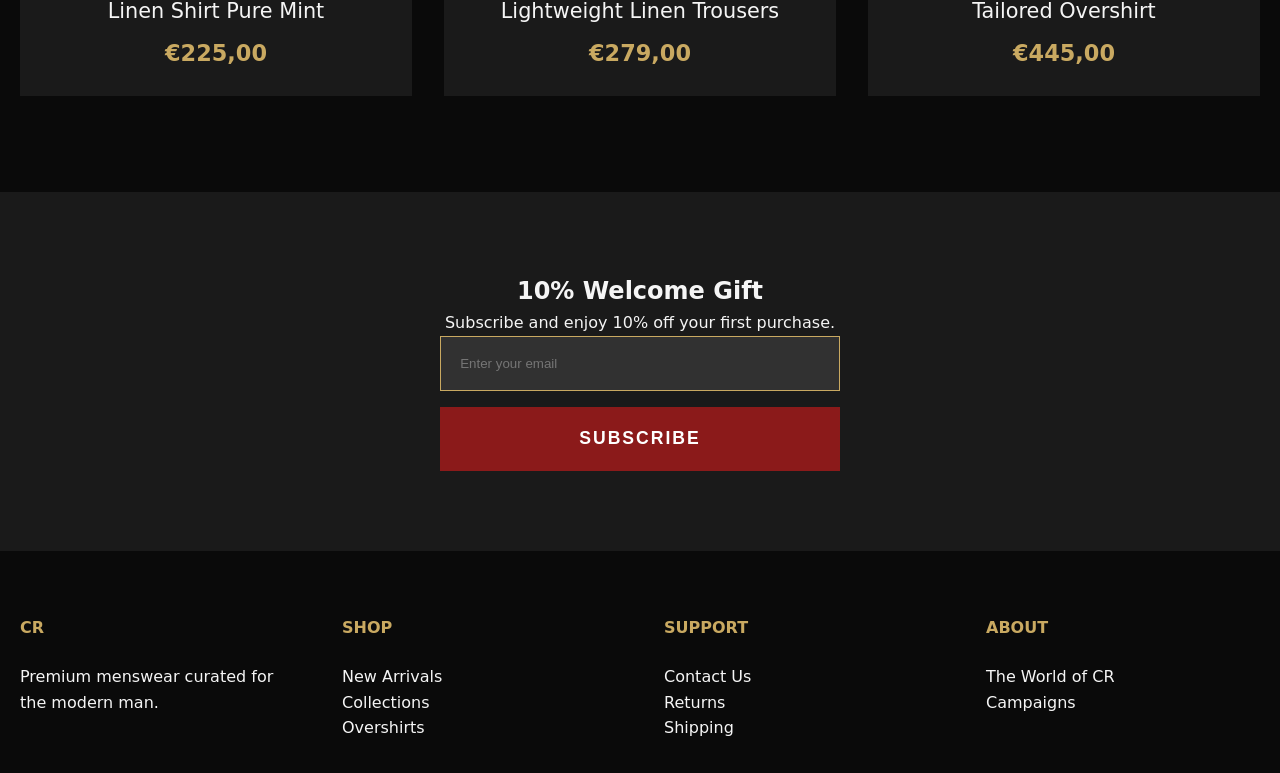
==== commit 37557ba1: "Update Index.html" ====
--- a/Index.html
+++ b/Index.html
@@ -3,69 +3,276 @@
 <head>
     <meta charset="UTF-8">
     <meta name="viewport" content="width=device-width, initial-scale=1.0">
-    <title>CR - Premium Fashion Collection</title>
+    <title>CR - Premium Menswear</title>
     <style>
         * { margin: 0; padding: 0; box-sizing: border-box; }
-        :root {
-            --primary-dark: #0a0a0a;
-            --primary-burgundy: #8b1a1a;
-            --accent-gold: #c9a961;
-            --light-text: #f5f5f5;
-            --secondary-dark: #1a1a1a;
-        }
-        body { font-family: 'Segoe UI', sans-serif; background: var(--primary-dark); color: var(--light-text); }
-        .container { max-width: 1400px; margin: 0 auto; padding: 0 20px; }
-        header { background: rgba(10,10,10,0.98); padding: 1.5rem 0; position: sticky; top: 0; z-index: 1000; border-bottom: 1px solid rgba(139,26,26,0.3); }
-        nav { display: flex; justify-content: space-between; align-items: center; }
-        .logo { font-size: 2rem; font-weight: 900; letter-spacing: 4px; }
-        .logo span { color: var(--accent-gold); }
-        .nav-menu { display: flex; list-style: none; gap: 3rem; }
-        .nav-menu a { color: var(--light-text); text-decoration: none; font-weight: 500; text-transform: uppercase; font-size: 0.85rem; }
-        .nav-menu a:hover { color: var(--accent-gold); }
-        .cart { background: var(--primary-burgundy); color: var(--light-text); padding: 0.8rem 1.5rem; cursor: pointer; font-weight: 600; }
-        .cart:hover { background: var(--accent-gold); color: var(--primary-dark); }
-        .hero { background: linear-gradient(135deg, var(--primary-dark) 0%, var(--secondary-dark) 100%); padding: 8rem 0; display: flex; align-items: center; }
-        .hero h1 { font-size: 4.5rem; font-weight: 900; margin-bottom: 1.5rem; text-transform: uppercase; }
-        .hero h1 span { color: var(--accent-gold); }
-        .hero p { font-size: 1.3rem; color: #ccc; margin-bottom: 2rem; }
-        .hero-buttons { display: flex; gap: 1.5rem; }
-        .btn-primary { background: var(--primary-burgundy); color: var(--light-text); padding: 1.2rem 3rem; text-decoration: none; font-weight: 600; text-transform: uppercase; border: 2px solid var(--primary-burgundy); }
-        .btn-primary:hover { background: var(--accent-gold); color: var(--primary-dark); }
-        .btn-secondary { background: transparent; color: var(--light-text); padding: 1.2rem 3rem; text-decoration: none; border: 2px solid var(--light-text); }
-        .btn-secondary:hover { background: var(--light-text); color: var(--primary-dark); }
-        .collections-section { padding: 8rem 0; background: var(--secondary-dark); }
-        .section-title { font-size: 3.5rem; font-weight: 900; text-transform: uppercase; margin-bottom: 1rem; }
-        .section-title span { color: var(--accent-gold); }
-        .collections-grid { display: grid; grid-template-columns: repeat(auto-fit, minmax(300px, 1fr)); gap: 2rem; }
-        .collection-card { position: relative; height: 400px; background: linear-gradient(135deg, #1a1a1a 0%, #2a2a2a 100%); cursor: pointer; }
-        .collection-image { width: 100%; height: 100%; display: flex; align-items: center; justify-content: center; font-size: 8rem; }
-        .collection-info { position: absolute; bottom: 0; left: 0; right: 0; background: linear-gradient(180deg, transparent 0%, rgba(0,0,0,0.9) 100%); padding: 2rem; transform: translateY(30px); transition: transform 0.3s; }
-        .collection-card:hover .collection-info { transform: translateY(0); }
-        .collection-name { font-size: 1.8rem; font-weight: 900; color: var(--accent-gold); text-transform: uppercase; }
-        .featured-section { padding: 8rem 0; }
-        .products-grid { display: grid; grid-template-columns: repeat(auto-fit, minmax(250px, 1fr)); gap: 2.5rem; }
-        .product-card { background: var(--secondary-dark); border: 1px solid rgba(139,26,26,0.3); transition: all 0.3s; }
-        .product-card:hover { transform: translateY(-8px); box-shadow: 0 15px 40px rgba(139,26,26,0.2); }
-        .product-image { width: 100%; height: 280px; background: linear-gradient(135deg, #1a1a1a 0%, #2a2a2a 100%); display: flex; align-items: center; justify-content: center; font-size: 5rem; }
-        .product-info { padding: 1.8rem; }
-        .product-name { font-size: 1.3rem; font-weight: 700; margin-bottom: 0.5rem; }
-        .product-price { font-size: 1.4rem; color: var(--accent-gold); font-weight: 700; margin-bottom: 1.5rem; }
-        .add-to-cart { width: 100%; background: var(--primary-burgundy); color: var(--light-text); border: none; padding: 1rem; font-weight: 600; text-transform: uppercase; cursor: pointer; }
-        .add-to-cart:hover { background: var(--accent-gold); color: var(--primary-dark); }
-        .features-section { padding: 6rem 0; background: var(--secondary-dark); }
-        .features-grid { display: grid; grid-template-columns: repeat(auto-fit, minmax(220px, 1fr)); gap: 2rem; }
-        .feature { text-align: center; }
-        .feature-icon { font-size: 3rem; margin-bottom: 1rem; }
-        .feature h3 { font-size: 1.2rem; color: var(--accent-gold); text-transform: uppercase; }
-        .newsletter-section { padding: 6rem 0; }
-        .newsletter-content { max-width: 600px; margin: 0 auto; text-align: center; background: var(--secondary-dark); padding: 3rem; border: 2px solid rgba(139,26,26,0.3); }
-        .newsletter-form { display: flex; gap: 1rem; margin-bottom: 1.5rem; }
-        .newsletter-form input { flex: 1; padding: 1rem; background: rgba(255,255,255,0.05); border: 1px solid rgba(201,169,97,0.3); color: var(--light-text); }
-        .newsletter-form button { padding: 1rem 2.5rem; background: var(--primary-burgundy); color: var(--light-text); border: none; font-weight: 600; text-transform: uppercase; cursor: pointer; }
-        footer { background: var(--primary-dark); padding: 4rem 0 1rem; }
-        .footer-grid { display: grid; grid-template-columns: repeat(auto-fit, minmax(200px, 1fr)); gap: 2rem; }
-        .footer-col h4 { color: var(--accent-gold); text-transform: uppercase; }
-        .footer-col a { color: #aaa; text-decoration: none; }
-        @media (max-width: 768px) { .hero h1 { font-size: 2.5rem; } }
+        body { 
+            font-family: 'Segoe UI', system-ui, sans-serif; 
+            background: #0a0a0a; 
+            color: #f5f5f5; 
+            line-height: 1.6;
+        }
+        header {
+            position: fixed;
+            top: 0;
+            width: 100%;
+            background: rgba(10,10,10,0.95);
+            backdrop-filter: blur(10px);
+            z-index: 1000;
+            border-bottom: 1px solid rgba(139,26,26,0.3);
+        }
+        nav {
+            max-width: 1400px;
+            margin: 0 auto;
+            padding: 1rem 2rem;
+            display: flex;
+            justify-content: space-between;
+            align-items: center;
+        }
+        .logo {
+            font-size: 2.2rem;
+            font-weight: 900;
+            letter-spacing: 6px;
+            color: #c9a961;
+        }
+        .nav-links {
+            display: flex;
+            gap: 2.5rem;
+            list-style: none;
+        }
+        .nav-links a {
+            color: #f5f5f5;
+            text-decoration: none;
+            font-weight: 500;
+            text-transform: uppercase;
+            font-size: 0.95rem;
+        }
+        .nav-links a:hover {
+            color: #c9a961;
+        }
+        .icons {
+            display: flex;
+            gap: 1.5rem;
+            align-items: center;
+        }
+        .hero {
+            height: 100vh;
+            background: linear-gradient(rgba(0,0,0,0.4), rgba(0,0,0,0.6)), url('https://picsum.photos/id/1015/2000/1200') center/cover no-repeat;
+            display: flex;
+            align-items: center;
+            justify-content: center;
+            text-align: center;
+            margin-top: 70px;
+        }
+        .hero-content {
+            max-width: 800px;
+            padding: 0 20px;
+        }
+        .hero h1 {
+            font-size: 4.5rem;
+            font-weight: 900;
+            text-transform: uppercase;
+            margin-bottom: 1rem;
+            letter-spacing: 4px;
+        }
+        .hero h1 span {
+            color: #c9a961;
+        }
+        .hero p {
+            font-size: 1.4rem;
+            margin-bottom: 2.5rem;
+            color: #ddd;
+        }
+        .btn {
+            padding: 1.2rem 3rem;
+            font-size: 1.1rem;
+            font-weight: 600;
+            text-transform: uppercase;
+            letter-spacing: 2px;
+            text-decoration: none;
+            display: inline-block;
+            margin: 0 10px;
+        }
+        .btn-primary {
+            background: #8b1a1a;
+            color: white;
+            border: 2px solid #8b1a1a;
+        }
+        .btn-primary:hover {
+            background: #c9a961;
+            color: #0a0a0a;
+            border-color: #c9a961;
+        }
+        .btn-secondary {
+            background: transparent;
+            color: white;
+            border: 2px solid white;
+        }
+        .section {
+            padding: 6rem 0;
+        }
+        .section-title {
+            text-align: center;
+            font-size: 3rem;
+            font-weight: 900;
+            margin-bottom: 3rem;
+            text-transform: uppercase;
+        }
+        .products-grid {
+            display: grid;
+            grid-template-columns: repeat(auto-fit, minmax(280px, 1fr));
+            gap: 2rem;
+            max-width: 1400px;
+            margin: 0 auto;
+            padding: 0 20px;
+        }
+        .product-card {
+            background: #1a1a1a;
+            overflow: hidden;
+        }
+        .product-image {
+            height: 380px;
+            background: #2a2a2a;
+            display: flex;
+            align-items: center;
+            justify-content: center;
+            font-size: 6rem;
+        }
+        .product-info {
+            padding: 1.5rem;
+            text-align: center;
+        }
+        .product-name {
+            font-size: 1.3rem;
+            margin-bottom: 0.5rem;
+        }
+        .product-price {
+            color: #c9a961;
+            font-size: 1.4rem;
+            font-weight: 700;
+        }
+        .newsletter {
+            background: #1a1a1a;
+            padding: 5rem 20px;
+            text-align: center;
+        }
+        .newsletter-content {
+            max-width: 600px;
+            margin: 0 auto;
+        }
+        .newsletter input {
+            padding: 1.2rem;
+            width: 100%;
+            max-width: 400px;
+            background: rgba(255,255,255,0.1);
+            border: 1px solid #c9a961;
+            color: white;
+            margin-bottom: 1rem;
+        }
+        footer {
+            background: #0a0a0a;
+            padding: 4rem 0 2rem;
+        }
+        .footer-grid {
+            display: grid;
+            grid-template-columns: repeat(auto-fit, minmax(200px, 1fr));
+            gap: 3rem;
+            max-width: 1400px;
+            margin: 0 auto;
+            padding: 0 20px;
+        }
+        .footer-col h4 {
+            color: #c9a961;
+            margin-bottom: 1.5rem;
+            text-transform: uppercase;
+        }
     </style>
 </head>
+<body>
+
+    <header>
+        <nav>
+            <div class="logo">CR</div>
+            <ul class="nav-links">
+                <li><a href="#">Shop</a></li>
+                <li><a href="#">Collections</a></li>
+                <li><a href="#">Campaigns</a></li>
+                <li><a href="#">About</a></li>
+            </ul>
+            <div class="icons">
+                <span style="cursor:pointer">🔍</span>
+                <span style="cursor:pointer">🛍️ Cart (0)</span>
+            </div>
+        </nav>
+    </header>
+
+    <section class="hero">
+        <div class="hero-content">
+            <h1>Heritage Meets <span>Modern</span></h1>
+            <p>Premium menswear. Timeless craftsmanship. European elegance.</p>
+            <div>
+                <a href="#shop" class="btn btn-primary">Shop Now</a>
+                <a href="#" class="btn btn-secondary">Discover More</a>
+            </div>
+        </div>
+    </section>
+
+    <section class="section" id="shop">
+        <h2 class="section-title">Latest Arrivals</h2>
+        <div class="products-grid">
+            <div class="product-card">
+                <div class="product-image">👔</div>
+                <div class="product-info">
+                    <div class="product-name">Linen Shirt Pure Mint</div>
+                    <div class="product-price">€225,00</div>
+                </div>
+            </div>
+            <div class="product-card">
+                <div class="product-image">👖</div>
+                <div class="product-info">
+                    <div class="product-name">Lightweight Linen Trousers</div>
+                    <div class="product-price">€279,00</div>
+                </div>
+            </div>
+            <div class="product-card">
+                <div class="product-image">🧥</div>
+                <div class="product-info">
+                    <div class="product-name">Tailored Overshirt</div>
+                    <div class="product-price">€445,00</div>
+                </div>
+            </div>
+        </div>
+    </section>
+
+    <section class="newsletter">
+        <div class="newsletter-content">
+            <h2>10% Welcome Gift</h2>
+            <p>Subscribe and enjoy 10% off your first purchase.</p>
+            <input type="email" placeholder="Enter your email">
+            <button class="btn btn-primary" style="width: 100%; max-width: 400px;">Subscribe</button>
+        </div>
+    </section>
+
+    <footer>
+        <div class="footer-grid">
+            <div class="footer-col">
+                <h4>CR</h4>
+                <p>Premium menswear curated for the modern man.</p>
+            </div>
+            <div class="footer-col">
+                <h4>Shop</h4>
+                <p>New Arrivals<br>Collections<br>Overshirts</p>
+            </div>
+            <div class="footer-col">
+                <h4>Support</h4>
+                <p>Contact Us<br>Returns<br>Shipping</p>
+            </div>
+            <div class="footer-col">
+                <h4>About</h4>
+                <p>The World of CR<br>Campaigns</p>
+            </div>
+        </div>
+    </footer>
+
+</body>
+</html>
